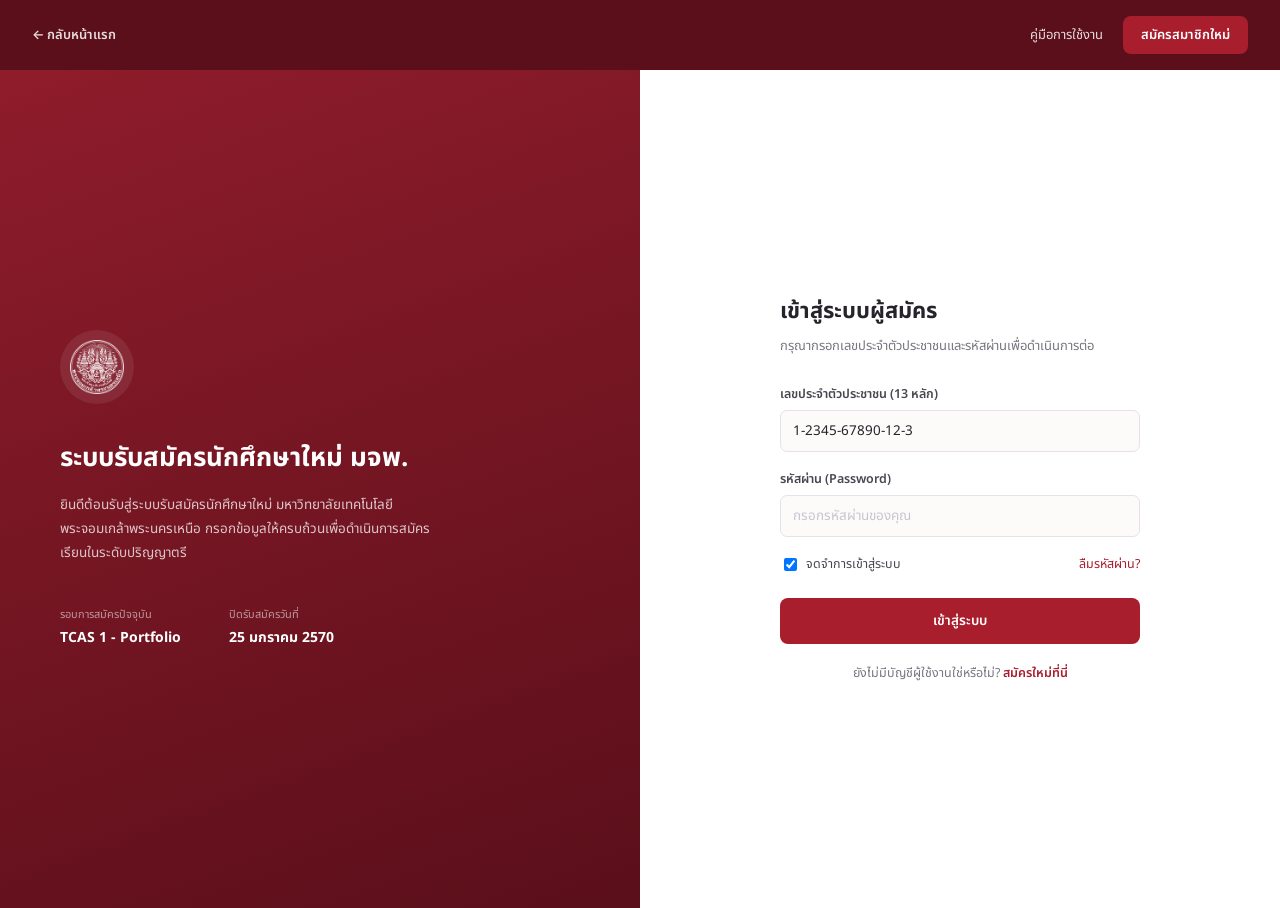
==== login.html @ 582d1e45 "Add files via upload" ====
<!DOCTYPE html>
<html lang="th">
<head>
<meta charset="UTF-8">
<title>เข้าสู่ระบบ | ระบบรับสมัครนักศึกษาใหม่ มจพ.</title>
<meta name="viewport" content="width=device-width, initial-scale=1.0">
<link rel="stylesheet" href="styles.css">
<style>
  body{ background:var(--maroon-900); }
</style>
</head>
<body>

  <div class="login-topbar">
    <a href="index.html" style="margin-right:auto; font-weight:600; display:flex; align-items:center; gap:6px;">← กลับหน้าแรก</a>
    <a href="index.html#faq">คู่มือการใช้งาน</a>
    <button class="btn-header" onclick="location.href='register.html'">สมัครสมาชิกใหม่</button>
  </div>

  <div class="login-wrap">
    <div class="login-left">
      <div class="logo-ring"><img src="logo.png" alt="โลโก้ มจพ."></div>
      <h1>ระบบรับสมัครนักศึกษาใหม่ มจพ.</h1>
      <p>ยินดีต้อนรับสู่ระบบรับสมัครนักศึกษาใหม่ มหาวิทยาลัยเทคโนโลยีพระจอมเกล้าพระนครเหนือ กรอกข้อมูลให้ครบถ้วนเพื่อดำเนินการสมัครเรียนในระดับปริญญาตรี</p>
      
      <div class="login-tags">
        <div>
          <div class="tag-label">รอบการสมัครปัจจุบัน</div>
          <div class="tag-value">TCAS 1 - Portfolio</div>
        </div>
        <div>
          <div class="tag-label">ปิดรับสมัครวันที่</div>
          <div class="tag-value">25 มกราคม 2570</div>
        </div>
      </div>
    </div>

    <div class="login-right">
      <div class="login-form-box">
        <h2>เข้าสู่ระบบผู้สมัคร</h2>
        <p class="sub">กรุณากรอกเลขประจำตัวประชาชนและรหัสผ่านเพื่อดำเนินการต่อ</p>

        <form id="loginForm" onsubmit="handleLogin(event)">
          <div class="field" id="citizenIdField">
            <label for="citizenId">เลขประจำตัวประชาชน (13 หลัก)</label>
            <input type="text" id="citizenId" maxlength="17" placeholder="X-XXXX-XXXXX-XX-X" autocomplete="username">
            <div class="field-error-text">กรุณากรอกเลขประจำตัวประชาชน 13 หลักให้ถูกต้อง</div>
          </div>

          <div class="field" id="passwordField">
            <label for="password">รหัสผ่าน (Password)</label>
            <input type="password" id="password" placeholder="กรอกรหัสผ่านของคุณ" autocomplete="current-password">
            <div class="field-error-text">กรุณากรอกรหัสผ่าน</div>
          </div>

          <div style="display:flex; justify-content:space-between; align-items:center; margin-bottom:18px; font-size:12.5px;">
            <label style="display:flex; align-items:center; gap:6px; cursor:pointer; color:var(--ink-700);">
              <input type="checkbox" id="rememberMe" checked> จดจำการเข้าสู่ระบบ
            </label>
            <a href="javascript:void(0)" onclick="forgotPasswordAlert()" style="color:var(--red-600);">ลืมรหัสผ่าน?</a>
          </div>

          <button type="submit" class="btn btn-primary">เข้าสู่ระบบ</button>

          <div class="bottom-link">
            ยังไม่มีบัญชีผู้ใช้งานใช่หรือไม่? <a href="register.html">สมัครใหม่ที่นี่</a>
          </div>
        </form>
      </div>
    </div>
  </div>

  <script src="app.js"></script>
  <script>
    const citizenInput = document.getElementById('citizenId');
    const passwordInput = document.getElementById('password');

    // โหลดข้อมูลเดิมถ้าเคยบันทึกไว้
    window.addEventListener('DOMContentLoaded', () => {
      const applicant = getApplicantData();
      if (applicant && applicant.idCard) {
        citizenInput.value = formatThaiID(applicant.idCard);
      }
    });

    // ฟอร์แมตเลขบัตรขณะพิมพ์
    citizenInput.addEventListener('input', (e) => {
      const raw = e.target.value.replace(/[^0-9]/g, '');
      e.target.value = formatThaiID(raw);
      document.getElementById('citizenIdField').classList.remove('has-error');
    });

    passwordInput.addEventListener('input', () => {
      document.getElementById('passwordField').classList.remove('has-error');
    });

    function handleLogin(e) {
      e.preventDefault();
      const rawId = citizenInput.value.replace(/[^0-9]/g, '');
      const pass = passwordInput.value.trim();

      let hasError = false;

      if (!rawId || rawId.length !== 13) {
        document.getElementById('citizenIdField').classList.add('has-error');
        hasError = true;
      }

      if (!pass) {
        document.getElementById('passwordField').classList.add('has-error');
        hasError = true;
      }

      if (hasError) {
        showToast('กรุณากรอกข้อมูลเข้าสู่ระบบให้ครบถ้วน', 'error');
        return;
      }

      // บันทึก/อัปเดตเลขบัตรประชาชน
      saveApplicantData({ idCard: rawId });
      showToast('เข้าสู่ระบบสำเร็จ กำลังพาไปยังหน้าสถานะ...', 'success');

      setTimeout(() => {
        location.href = 'status.html';
      }, 700);
    }

    function forgotPasswordAlert() {
      alert('หากลืมรหัสผ่าน กรุณาติดต่อสำนักส่งเสริมวิชาการและงานทะเบียน มจพ. โทร 0-2555-2000 ต่อ 1234 หรือใช้อีเมลที่ลงทะเบียนไว้ในการรีเซ็ตรหัสผ่าน');
    }
  </script>
</body>
</html>
---- styles.css ----
@import url('https://fonts.googleapis.com/css2?family=Noto+Sans+Thai:wght@400;500;600;700&family=Inter:wght@400;500;600;700&display=swap');

:root{
  --maroon-900:#5a0f1a;
  --maroon-800:#761726;
  --maroon-700:#8f1c2b;
  --red-600:#a91e2c;
  --red-700:#8f1722;
  --red-50:#fdecec;
  --red-100:#f9d4d4;
  --ink-900:#26232a;
  --ink-700:#4a4650;
  --ink-500:#7a7681;
  --ink-300:#c9c5cf;
  --line:#e6e2e8;
  --bg:#f6f4f2;
  --card:#ffffff;
  --green-700:#1f7a4d;
  --green-50:#e9f7ef;
  --amber-700:#a35b00;
  --amber-50:#fff6e6;
  --radius:10px;
  --shadow:0 1px 2px rgba(38,35,42,.06), 0 6px 20px rgba(38,35,42,.05);
}

*{box-sizing:border-box;}
html,body{margin:0;padding:0;}
body{
  font-family:'Noto Sans Thai','Inter',sans-serif;
  background:var(--bg);
  color:var(--ink-900);
  -webkit-font-smoothing:antialiased;
}
a{color:inherit;text-decoration:none;}
button{font-family:inherit;}

/* ---------- Top App Header ---------- */
.app-header{
  display:flex;
  align-items:center;
  justify-content:space-between;
  background:var(--card);
  border-bottom:1px solid var(--line);
  padding:14px 32px;
}
.brand{
  display:flex;
  align-items:center;
  gap:12px;
}
.brand img{
  width:40px;
  height:40px;
  object-fit:contain;
}
.brand-text .th{
  font-size:15px;
  font-weight:700;
  color:var(--ink-900);
  line-height:1.3;
}
.brand-text .en{
  font-size:12px;
  color:var(--ink-500);
  line-height:1.3;
}
.header-right{
  display:flex;
  align-items:center;
  gap:18px;
}
.header-link{
  font-size:13px;
  color:var(--ink-700);
  border-bottom:1px solid transparent;
}
.header-link:hover{ color:var(--red-600); }
.btn-header{
  background:var(--red-600);
  color:#fff;
  padding:9px 18px;
  border-radius:8px;
  font-size:13px;
  font-weight:600;
  border:none;
  cursor:pointer;
}
.user-chip{
  display:flex;
  align-items:center;
  gap:10px;
}
.user-avatar{
  width:34px;height:34px;border-radius:50%;
  background:var(--maroon-800);
  color:#fff;
  display:flex;align-items:center;justify-content:center;
  font-size:14px;font-weight:700;
}
.user-meta .name{ font-size:13px; font-weight:600; color:var(--ink-900);}
.user-meta .role{ font-size:11px; color:var(--ink-500);}
.logout{
  font-size:12px;
  color:var(--ink-500);
  margin-left:6px;
  border-left:1px solid var(--line);
  padding-left:16px;
}
.logout:hover{color:var(--red-600);}

/* ---------- Page shell ---------- */
.page-shell{
  max-width:960px;
  margin:0 auto;
  padding:32px 24px 64px;
}

/* ---------- Stepper ---------- */
.stepper{
  display:flex;
  align-items:flex-start;
  background:var(--card);
  border:1px solid var(--line);
  border-radius:var(--radius);
  padding:22px 30px;
  margin-bottom:24px;
  box-shadow:var(--shadow);
}
.step{
  flex:1;
  display:flex;
  flex-direction:column;
  align-items:center;
  text-align:center;
  position:relative;
}
.step:not(:last-child)::after{
  content:"";
  position:absolute;
  top:15px;
  left:calc(50% + 24px);
  right:calc(-50% + 24px);
  height:2px;
  background:var(--line);
}
.step.done:not(:last-child)::after{ background:var(--green-700); }
.step-circle{
  width:30px;height:30px;border-radius:50%;
  display:flex;align-items:center;justify-content:center;
  font-size:13px;font-weight:700;
  background:#fff;
  border:2px solid var(--ink-300);
  color:var(--ink-500);
  z-index:1;
  margin-bottom:8px;
}
.step-label{
  font-size:12.5px;
  color:var(--ink-500);
  font-weight:500;
}
.step.active .step-circle{
  background:var(--red-600);
  border-color:var(--red-600);
  color:#fff;
}
.step.active .step-label{ color:var(--ink-900); font-weight:700;}
.step.done .step-circle{
  background:var(--green-700);
  border-color:var(--green-700);
  color:#fff;
}
.step.done .step-label{ color:var(--green-700); font-weight:600;}

/* ---------- Card ---------- */
.card{
  background:var(--card);
  border:1px solid var(--line);
  border-radius:var(--radius);
  box-shadow:var(--shadow);
  padding:28px 32px;
}
.card + .card{ margin-top:20px; }

/* ---------- Form ---------- */
.section-title{
  display:flex;
  align-items:center;
  gap:8px;
  font-size:15px;
  font-weight:700;
  color:var(--ink-900);
  margin:0 0 18px;
  padding-bottom:10px;
  border-bottom:1px solid var(--line);
}
.section-title .icon-dot{
  width:20px;height:20px;
  border-radius:5px;
  background:var(--red-50);
  color:var(--red-600);
  display:flex;align-items:center;justify-content:center;
  font-size:11px;
}
.form-row{
  display:grid;
  gap:18px;
  margin-bottom:18px;
}
.form-row.cols-2{ grid-template-columns:1fr 1fr; }
.form-row.cols-3{ grid-template-columns:1fr 1fr 1fr; }
.field label{
  display:block;
  font-size:12.5px;
  font-weight:600;
  color:var(--ink-700);
  margin-bottom:6px;
}
.field input{
  width:100%;
  padding:10px 12px;
  font-size:13.5px;
  border:1px solid var(--line);
  border-radius:7px;
  background:#fcfbfa;
  color:var(--ink-900);
  font-family:inherit;
}
.field input::placeholder{ color:var(--ink-300); }
.field input:focus{
  outline:none;
  border-color:var(--red-600);
  background:#fff;
  box-shadow:0 0 0 3px var(--red-50);
}
.form-section{ margin-bottom:8px; }

.form-actions{
  display:flex;
  justify-content:space-between;
  margin-top:26px;
}
.btn{
  padding:11px 26px;
  font-size:13.5px;
  font-weight:600;
  border-radius:8px;
  border:1px solid transparent;
  cursor:pointer;
}
.btn-outline{
  background:#fff;
  border-color:var(--line);
  color:var(--ink-700);
}
.btn-outline:hover{ border-color:var(--ink-300); }
.btn-primary{
  background:var(--red-600);
  color:#fff;
}
.btn-primary:hover{ background:var(--red-700); }

/* ---------- Login page ---------- */
.login-topbar{
  display:flex;
  justify-content:flex-end;
  align-items:center;
  gap:20px;
  padding:16px 32px;
}
.login-topbar a{ font-size:13px; color:rgba(255,255,255,.85); }
.login-wrap{
  display:grid;
  grid-template-columns:1fr 1fr;
  min-height:calc(100vh - 62px);
}
.login-left{
  background:linear-gradient(160deg, var(--maroon-700), var(--maroon-900));
  color:#fff;
  padding:60px;
  display:flex;
  flex-direction:column;
  justify-content:center;
  position:relative;
}
.login-left .logo-ring{
  width:74px;height:74px;
  border-radius:50%;
  background:rgba(255,255,255,.08);
  display:flex;align-items:center;justify-content:center;
  margin-bottom:36px;
  padding:10px;
}
.login-left .logo-ring img{ width:100%; height:100%; object-fit:contain; filter:brightness(0) invert(1); opacity:.92;}
.login-left h1{
  font-size:26px;
  font-weight:700;
  margin:0 0 16px;
  line-height:1.4;
}
.login-left p{
  font-size:13.5px;
  color:rgba(255,255,255,.75);
  line-height:1.8;
  max-width:380px;
  margin:0 0 40px;
}
.login-tags{
  display:flex;
  gap:48px;
}
.login-tags .tag-label{
  font-size:11px;
  color:rgba(255,255,255,.55);
  margin-bottom:4px;
}
.login-tags .tag-value{
  font-size:14px;
  font-weight:700;
}
.login-right{
  display:flex;
  align-items:center;
  justify-content:center;
  padding:40px;
  background:#fff;
}
.login-form-box{ width:100%; max-width:360px; }
.login-form-box h2{
  font-size:22px;
  font-weight:700;
  margin:0 0 8px;
}
.login-form-box .sub{
  font-size:13px;
  color:var(--ink-500);
  margin:0 0 28px;
  line-height:1.6;
}
.login-form-box .field{ margin-bottom:18px; }
.login-form-box .btn-primary{
  width:100%;
  padding:12px;
  margin-top:6px;
}
.login-form-box .bottom-link{
  text-align:center;
  font-size:12.5px;
  color:var(--ink-500);
  margin-top:20px;
}
.login-form-box .bottom-link a{
  color:var(--red-600);
  font-weight:600;
}

/* ---------- Upload documents ---------- */
.upload-intro h2{
  font-size:16px;
  font-weight:700;
  margin:0 0 6px;
}
.upload-intro p{
  font-size:12.5px;
  color:var(--ink-500);
  margin:0 0 22px;
  line-height:1.7;
}
.doc-row{
  display:flex;
  align-items:center;
  justify-content:space-between;
  gap:16px;
  padding:16px 0;
  border-top:1px solid var(--line);
}
.doc-row:first-of-type{ border-top:none; }
.doc-info .doc-name{
  font-size:13.5px;
  font-weight:600;
  color:var(--ink-900);
  margin-bottom:3px;
}
.doc-info .doc-hint{
  font-size:11.5px;
  color:var(--ink-500);
}
.doc-status{
  display:flex;
  align-items:center;
  gap:18px;
}
.status-pill{
  font-size:11.5px;
  font-weight:600;
  padding:5px 10px;
  border-radius:20px;
  display:flex;
  align-items:center;
  gap:5px;
  white-space:nowrap;
}
.status-pill.ok{ background:var(--green-50); color:var(--green-700); }
.status-pill.pending{ background:var(--amber-50); color:var(--amber-700); }
.btn-sm{
  padding:8px 16px;
  font-size:12.5px;
  font-weight:600;
  border-radius:7px;
  border:1px solid transparent;
  cursor:pointer;
  white-space:nowrap;
}
.btn-sm.green-outline{
  background:#fff;
  border-color:var(--green-700);
  color:var(--green-700);
}
.btn-sm.red-solid{
  background:var(--red-600);
  color:#fff;
}
.upload-actions{
  display:flex;
  justify-content:space-between;
  margin-top:22px;
}

/* ---------- Application status ---------- */
.alert-banner{
  display:flex;
  align-items:flex-start;
  gap:12px;
  background:var(--red-50);
  border:1px solid var(--red-100);
  color:var(--red-700);
  padding:14px 18px;
  border-radius:var(--radius);
  font-size:13px;
  line-height:1.7;
  margin-bottom:22px;
}
.alert-banner .icon{
  width:20px;height:20px;
  flex-shrink:0;
  border-radius:50%;
  background:var(--red-600);
  color:#fff;
  display:flex;align-items:center;justify-content:center;
  font-size:12px;
  font-weight:700;
  margin-top:1px;
}
.timeline-title{
  font-size:15px;
  font-weight:700;
  margin:0 0 26px;
}
.timeline{
  display:flex;
  align-items:flex-start;
  margin-bottom:6px;
}
.tl-step{
  flex:1;
  text-align:center;
  position:relative;
}
.tl-step:not(:last-child)::after{
  content:"";
  position:absolute;
  top:11px;
  left:calc(50% + 20px);
  right:calc(-50% + 20px);
  height:2px;
  background:var(--line);
}
.tl-step.done:not(:last-child)::after{ background:var(--red-600); }
.tl-dot{
  width:22px;height:22px;border-radius:50%;
  background:#fff;
  border:2px solid var(--ink-300);
  margin:0 auto 10px;
  z-index:1;
  position:relative;
}
.tl-step.done .tl-dot{ background:var(--red-600); border-color:var(--red-600); }
.tl-step.current .tl-dot{
  background:var(--red-600); border-color:var(--red-600);
  width:26px;height:26px;
  box-shadow:0 0 0 4px var(--red-50);
}
.tl-label{ font-size:12.5px; font-weight:700; color:var(--ink-900); margin-bottom:3px;}
.tl-step.done .tl-label, .tl-step.current .tl-label{ color:var(--red-700); }
.tl-step:not(.done):not(.current) .tl-label{ color:var(--ink-500); font-weight:600;}
.tl-date{ font-size:11px; color:var(--ink-500); }

.summary-card{
  display:flex;
  gap:22px;
  margin-top:24px;
}
.summary-photo{
  width:96px;height:112px;
  border-radius:8px;
  background:var(--bg);
  border:1px solid var(--line);
  display:flex;align-items:center;justify-content:center;
  color:var(--ink-300);
  font-size:34px;
  flex-shrink:0;
}
.summary-photo-wrap{ display:flex; flex-direction:column; align-items:center; gap:10px;}
.summary-body{ flex:1; }
.summary-body h3{
  font-size:15.5px;
  font-weight:700;
  margin:0 0 4px;
}
.summary-body .app-date{
  font-size:12px;
  color:var(--ink-500);
  margin:0 0 18px;
}
.summary-grid{
  display:grid;
  grid-template-columns:1fr 1fr;
  gap:14px 32px;
}
.summary-grid dt{
  font-size:11.5px;
  color:var(--ink-500);
  margin-bottom:2px;
}
.summary-grid dd{
  font-size:13.5px;
  font-weight:600;
  color:var(--ink-900);
  margin:0;
}
.complete-badge{
  font-size:11px;
  font-weight:700;
  color:var(--green-700);
  background:var(--green-50);
  padding:5px 10px;
  border-radius:20px;
}
.badge-pulse{
  display:inline-flex;
  align-items:center;
  gap:6px;
  background:rgba(220, 38, 38, 0.12);
  color:#b91c1c;
  padding:4px 10px;
  border-radius:20px;
  font-size:12px;
  font-weight:700;
}
.pulse-dot{
  width:8px;
  height:8px;
  background:#dc2626;
  border-radius:50%;
  box-shadow:0 0 0 0 rgba(220, 38, 38, 0.7);
  animation:pulse 1.6s infinite;
}
@keyframes pulse{
  0% { box-shadow:0 0 0 0 rgba(220, 38, 38, 0.7); }
  70% { box-shadow:0 0 0 8px rgba(220, 38, 38, 0); }
  100% { box-shadow:0 0 0 0 rgba(220, 38, 38, 0); }
}

/* ---------- Custom Select & Validation ---------- */
.field select{
  width:100%;
  padding:10px 14px;
  font-size:13.5px;
  border:1px solid var(--line);
  border-radius:7px;
  background:#fcfbfa url("data:image/svg+xml,%3Csvg xmlns='http://www.w3.org/2000/svg' width='14' height='14' viewBox='0 0 24 24' fill='none' stroke='%237a7681' stroke-width='2' stroke-linecap='round' stroke-linejoin='round'%3E%3Cpolyline points='6 9 12 15 18 9'%3E%3C/polyline%3E%3C/svg%3E") no-repeat right 12px center;
  color:var(--ink-900);
  font-family:inherit;
  appearance:none;
  -webkit-appearance:none;
  cursor:pointer;
}
.field select:focus{
  outline:none;
  border-color:var(--red-600);
  background-color:#fff;
  box-shadow:0 0 0 3px var(--red-50);
}
.field.has-error input, .field.has-error select{
  border-color:#dc2626 !important;
  background-color:#fff8f8;
  box-shadow:0 0 0 3px rgba(220, 38, 38, 0.12);
}
.field-error-text{
  display:none;
  font-size:11.5px;
  color:#dc2626;
  margin-top:4px;
  font-weight:500;
}
.field.has-error .field-error-text{
  display:block;
}
.field-hint{
  font-size:11px;
  color:var(--ink-500);
  margin-top:4px;
}

/* ---------- Progress Bar for Upload ---------- */
.progress-bar-wrap{
  width:100%;
  height:4px;
  background:var(--line);
  border-radius:2px;
  overflow:hidden;
  margin-top:8px;
  display:none;
}
.progress-bar-wrap.active{
  display:block;
}
.progress-bar-fill{
  width:0%;
  height:100%;
  background:var(--green-700);
  transition:width 0.4s ease;
}

/* ---------- Custom Modal Dialogs ---------- */
.modal-overlay{
  position:fixed;
  top:0;
  left:0;
  width:100%;
  height:100%;
  background:rgba(20, 16, 22, 0.65);
  backdrop-filter:blur(4px);
  display:none;
  align-items:center;
  justify-content:center;
  z-index:1000;
  padding:20px;
}
.modal-overlay.active{
  display:flex;
  animation:fadeIn 0.2s ease;
}
.modal-card{
  background:#fff;
  border-radius:12px;
  max-width:540px;
  width:100%;
  box-shadow:0 24px 48px rgba(0,0,0,0.22);
  overflow:hidden;
  animation:modalSlide 0.25s cubic-bezier(0.16, 1, 0.3, 1);
}
.modal-header{
  display:flex;
  justify-content:space-between;
  align-items:center;
  padding:16px 24px;
  border-bottom:1px solid var(--line);
  background:#fbfaf9;
}
.modal-title{
  font-size:16px;
  font-weight:700;
  color:var(--ink-900);
  margin:0;
}
.modal-close{
  background:none;
  border:none;
  font-size:22px;
  color:var(--ink-500);
  cursor:pointer;
  padding:4px 8px;
  line-height:1;
  border-radius:6px;
}
.modal-close:hover{
  background:var(--line);
  color:var(--ink-900);
}
.modal-body{
  padding:24px;
  max-height:72vh;
  overflow-y:auto;
}
.modal-footer{
  padding:14px 24px;
  border-top:1px solid var(--line);
  background:#fbfaf9;
  display:flex;
  justify-content:flex-end;
  gap:12px;
}

/* QR Code & Payment Styles */
.qr-box{
  text-align:center;
  padding:18px;
  background:#fcfbfa;
  border:1px dashed var(--line);
  border-radius:10px;
  margin-bottom:18px;
}
.qr-frame{
  width:180px;
  height:180px;
  margin:0 auto 12px;
  background:#fff;
  padding:10px;
  border-radius:8px;
  border:1px solid var(--line);
  display:flex;
  align-items:center;
  justify-content:center;
  box-shadow:0 2px 8px rgba(0,0,0,0.06);
}
.qr-frame svg{
  width:100%;
  height:100%;
}
.qr-amount{
  font-size:24px;
  font-weight:800;
  color:var(--red-600);
}
.qr-note{
  font-size:12px;
  color:var(--ink-500);
  margin-top:4px;
}
.payment-meta{
  display:grid;
  grid-template-columns:1fr 1fr;
  gap:10px;
  font-size:12.5px;
  background:#f6f4f2;
  padding:12px 16px;
  border-radius:8px;
}
.payment-meta dt{ color:var(--ink-500); font-size:11.5px; }
.payment-meta dd{ font-weight:700; color:var(--ink-900); margin:0; }

/* Document Preview Modal */
.doc-preview-wrap{
  text-align:center;
  background:#f6f4f2;
  border-radius:8px;
  padding:20px;
  min-height:220px;
  display:flex;
  flex-direction:column;
  align-items:center;
  justify-content:center;
}
.doc-preview-img{
  max-width:100%;
  max-height:360px;
  border-radius:6px;
  box-shadow:0 4px 12px rgba(0,0,0,0.1);
}
.pdf-placeholder{
  display:flex;
  flex-direction:column;
  align-items:center;
  gap:10px;
  color:var(--ink-700);
}
.pdf-icon{
  width:56px;
  height:56px;
  border-radius:12px;
  background:var(--red-50);
  color:var(--red-600);
  display:flex;
  align-items:center;
  justify-content:center;
  font-size:26px;
  font-weight:700;
}

/* ---------- Demo Presentation Toolbar ---------- */
.demo-toolbar{
  background:#fff;
  border:1px dashed #d1c9d6;
  border-radius:10px;
  padding:12px 18px;
  margin-bottom:20px;
  display:flex;
  align-items:center;
  justify-content:space-between;
  flex-wrap:wrap;
  gap:12px;
}
.demo-title{
  font-size:12px;
  font-weight:700;
  color:var(--maroon-800);
  display:flex;
  align-items:center;
  gap:6px;
}
.demo-buttons{
  display:flex;
  gap:8px;
  flex-wrap:wrap;
}
.btn-demo{
  font-size:11.5px;
  padding:5px 12px;
  border-radius:6px;
  border:1px solid var(--line);
  background:#fff;
  cursor:pointer;
  font-weight:600;
  transition:all 0.15s;
}
.btn-demo:hover{
  background:#f6f4f2;
  border-color:var(--ink-500);
}
.btn-demo.active{
  background:var(--maroon-800);
  color:#fff;
  border-color:var(--maroon-800);
}

/* ---------- Toast Notification ---------- */
.toast-container{
  position:fixed;
  top:20px;
  right:20px;
  z-index:9999;
  display:flex;
  flex-direction:column;
  gap:8px;
  pointer-events:none;
}
.toast{
  background:#26232a;
  color:#fff;
  padding:12px 18px;
  border-radius:8px;
  font-size:13px;
  box-shadow:0 8px 24px rgba(0,0,0,0.18);
  display:flex;
  align-items:center;
  gap:10px;
  pointer-events:auto;
  animation:slideToast 0.3s ease;
  transition:opacity 0.3s, transform 0.3s;
}
.toast.success{ border-left:4px solid var(--green-700); }
.toast.error{ border-left:4px solid var(--red-600); }
.toast.info{ border-left:4px solid #0284c7; }

/* ---------- Landing Page (index.html) Styles ---------- */
.nav-hero-bar{
  background:rgba(255,255,255,0.95);
  backdrop-filter:blur(8px);
  position:sticky;
  top:0;
  z-index:100;
  border-bottom:1px solid var(--line);
  display:flex;
  align-items:center;
  justify-content:space-between;
  padding:14px 40px;
}
.nav-links{
  display:flex;
  align-items:center;
  gap:24px;
}
.nav-links a{
  font-size:13.5px;
  font-weight:600;
  color:var(--ink-700);
  transition:color 0.15s;
}
.nav-links a:hover{ color:var(--red-600); }
.nav-actions{
  display:flex;
  align-items:center;
  gap:12px;
}

/* Hero Section */
.hero-section{
  background:linear-gradient(135deg, var(--maroon-900) 0%, #3e0710 60%, var(--red-700) 100%);
  color:#fff;
  padding:80px 40px 90px;
  text-align:center;
  position:relative;
  overflow:hidden;
}
.hero-section::before{
  content:"";
  position:absolute;
  top:-40%;
  right:-10%;
  width:600px;
  height:600px;
  background:radial-gradient(circle, rgba(239, 68, 68, 0.18) 0%, rgba(0,0,0,0) 70%);
  pointer-events:none;
}
.hero-content{
  max-width:880px;
  margin:0 auto;
  position:relative;
  z-index:1;
}
.hero-badge{
  display:inline-flex;
  align-items:center;
  gap:8px;
  background:rgba(255,255,255,0.12);
  border:1px solid rgba(255,255,255,0.2);
  padding:6px 16px;
  border-radius:24px;
  font-size:13px;
  font-weight:600;
  margin-bottom:24px;
}
.hero-title{
  font-size:40px;
  font-weight:800;
  line-height:1.3;
  margin:0 0 16px;
  letter-spacing:-0.5px;
}
.hero-title span{
  color:#fca5a5;
}
.hero-desc{
  font-size:16px;
  line-height:1.8;
  color:rgba(255,255,255,0.85);
  max-width:680px;
  margin:0 auto 36px;
}
.hero-cta{
  display:flex;
  justify-content:center;
  gap:16px;
  flex-wrap:wrap;
}
.btn-hero-primary{
  background:#fff;
  color:var(--maroon-900);
  font-weight:700;
  padding:14px 32px;
  border-radius:8px;
  font-size:15px;
  box-shadow:0 8px 20px rgba(0,0,0,0.25);
  transition:transform 0.15s, box-shadow 0.15s;
}
.btn-hero-primary:hover{
  transform:translateY(-2px);
  box-shadow:0 12px 28px rgba(0,0,0,0.3);
}
.btn-hero-secondary{
  background:rgba(255,255,255,0.12);
  border:1px solid rgba(255,255,255,0.3);
  color:#fff;
  font-weight:600;
  padding:14px 28px;
  border-radius:8px;
  font-size:15px;
  transition:background 0.15s;
}
.btn-hero-secondary:hover{
  background:rgba(255,255,255,0.2);
}

/* Quick Stats Bar */
.stats-bar{
  background:#fff;
  box-shadow:0 12px 30px rgba(0,0,0,0.06);
  border-radius:12px;
  max-width:960px;
  margin:-45px auto 50px;
  padding:28px 40px;
  position:relative;
  z-index:2;
  display:grid;
  grid-template-columns:repeat(4, 1fr);
  gap:20px;
  text-align:center;
  border:1px solid var(--line);
}
.stat-item .num{
  font-size:28px;
  font-weight:800;
  color:var(--maroon-900);
}
.stat-item .label{
  font-size:12.5px;
  color:var(--ink-500);
  margin-top:4px;
}

/* Section Header */
.section-head{
  text-align:center;
  margin-bottom:36px;
}
.section-tag{
  font-size:12px;
  font-weight:700;
  color:var(--red-600);
  text-transform:uppercase;
  letter-spacing:1px;
  margin-bottom:6px;
}
.section-headline{
  font-size:26px;
  font-weight:800;
  color:var(--ink-900);
  margin:0 0 8px;
}
.section-sub{
  font-size:14px;
  color:var(--ink-500);
  max-width:540px;
  margin:0 auto;
}

/* TCAS Rounds Grid */
.tcas-grid{
  display:grid;
  grid-template-columns:repeat(4, 1fr);
  gap:20px;
  margin-bottom:60px;
}
.tcas-card{
  background:#fff;
  border:1px solid var(--line);
  border-radius:12px;
  padding:24px 20px;
  box-shadow:var(--shadow);
  display:flex;
  flex-direction:column;
  transition:transform 0.2s, box-shadow 0.2s;
  position:relative;
}
.tcas-card:hover{
  transform:translateY(-4px);
  box-shadow:0 12px 24px rgba(0,0,0,0.08);
}
.tcas-card.active{
  border:2px solid var(--red-600);
}
.tcas-badge-round{
  align-self:flex-start;
  font-size:12px;
  font-weight:800;
  padding:4px 10px;
  border-radius:6px;
  margin-bottom:12px;
}
.tcas-card.active .tcas-badge-round{
  background:var(--red-50);
  color:var(--red-600);
}
.tcas-card:not(.active) .tcas-badge-round{
  background:#f6f4f2;
  color:var(--ink-700);
}
.tcas-name{
  font-size:17px;
  font-weight:700;
  color:var(--ink-900);
  margin:0 0 6px;
}
.tcas-target{
  font-size:12.5px;
  color:var(--ink-500);
  margin-bottom:16px;
  flex:1;
}
.tcas-dates{
  font-size:12px;
  border-top:1px solid var(--line);
  padding-top:12px;
  color:var(--ink-700);
}
.tcas-dates div{
  display:flex;
  justify-content:space-between;
  margin-bottom:4px;
}
.tcas-status{
  margin-top:14px;
  padding:8px;
  border-radius:6px;
  text-align:center;
  font-size:12px;
  font-weight:700;
}
.tcas-status.open{
  background:var(--green-50);
  color:var(--green-700);
}
.tcas-status.soon{
  background:#f6f4f2;
  color:var(--ink-500);
}

/* Faculties Grid */
.faculties-grid{
  display:grid;
  grid-template-columns:repeat(3, 1fr);
  gap:20px;
  margin-bottom:60px;
}
.faculty-card{
  background:#fff;
  border:1px solid var(--line);
  border-radius:10px;
  padding:22px;
  box-shadow:var(--shadow);
  transition:all 0.2s;
}
.faculty-card:hover{
  border-color:var(--red-600);
  transform:translateY(-2px);
}
.faculty-campus{
  font-size:11px;
  font-weight:700;
  color:var(--red-600);
  margin-bottom:6px;
}
.faculty-title{
  font-size:15px;
  font-weight:700;
  color:var(--ink-900);
  margin:0 0 10px;
}
.faculty-majors{
  list-style:none;
  padding:0;
  margin:0 0 14px;
  font-size:12px;
  color:var(--ink-700);
}
.faculty-majors li{
  padding:3px 0;
  display:flex;
  align-items:center;
  gap:6px;
}
.faculty-majors li::before{
  content:"•";
  color:var(--red-600);
  font-weight:bold;
}

/* Calendar Timeline Table */
.calendar-card{
  background:#fff;
  border:1px solid var(--line);
  border-radius:12px;
  padding:28px;
  box-shadow:var(--shadow);
  margin-bottom:60px;
}
.cal-table{
  width:100%;
  border-collapse:collapse;
  font-size:13.5px;
}
.cal-table th{
  background:#faf9f8;
  padding:12px 16px;
  text-align:left;
  font-weight:700;
  color:var(--ink-700);
  border-bottom:2px solid var(--line);
}
.cal-table td{
  padding:14px 16px;
  border-bottom:1px solid var(--line);
  color:var(--ink-900);
}
.cal-table tr:hover td{
  background:#fcfbfa;
}

/* FAQ Accordion */
.faq-grid{
  display:grid;
  grid-template-columns:1fr 1fr;
  gap:18px;
  margin-bottom:60px;
}
.faq-item{
  background:#fff;
  border:1px solid var(--line);
  border-radius:10px;
  padding:18px 22px;
  box-shadow:var(--shadow);
}
.faq-q{
  font-size:14.5px;
  font-weight:700;
  color:var(--ink-900);
  margin-bottom:6px;
}
.faq-a{
  font-size:13px;
  color:var(--ink-700);
  line-height:1.6;
}

/* Site Footer */
.site-footer{
  background:var(--ink-900);
  color:rgba(255,255,255,0.8);
  padding:50px 40px 24px;
  border-top:4px solid var(--maroon-800);
}
.footer-grid{
  max-width:1100px;
  margin:0 auto 36px;
  display:grid;
  grid-template-columns:2fr 1fr 1fr;
  gap:36px;
}
.footer-brand{
  display:flex;
  gap:12px;
  align-items:flex-start;
  margin-bottom:14px;
}
.footer-brand img{
  width:42px;
  height:42px;
  filter:brightness(0) invert(1);
}
.footer-brand .name{
  font-size:15px;
  font-weight:700;
  color:#fff;
}
.footer-col h4{
  color:#fff;
  font-size:14px;
  margin:0 0 14px;
}
.footer-col ul{
  list-style:none;
  padding:0;
  margin:0;
  font-size:12.5px;
}
.footer-col li{ margin-bottom:8px; }
.footer-col a:hover{ color:#fff; text-decoration:underline; }
.footer-bottom{
  max-width:1100px;
  margin:0 auto;
  border-top:1px solid rgba(255,255,255,0.1);
  padding-top:20px;
  text-align:center;
  font-size:12px;
  color:rgba(255,255,255,0.5);
}

/* Animations */
@keyframes fadeIn{
  from{ opacity:0; }
  to{ opacity:1; }
}
@keyframes modalSlide{
  from{ opacity:0; transform:translateY(16px) scale(0.97); }
  to{ opacity:1; transform:translateY(0) scale(1); }
}
@keyframes slideToast{
  from{ transform:translateX(80px); opacity:0; }
  to{ transform:translateX(0); opacity:1; }
}

/* ---------- Responsive Breakpoints ---------- */
@media (max-width: 990px){
  .tcas-grid{ grid-template-columns:1fr 1fr; }
  .faculties-grid{ grid-template-columns:1fr 1fr; }
  .stats-bar{ grid-template-columns:1fr 1fr; gap:16px; }
  .footer-grid{ grid-template-columns:1fr; gap:24px; }
  .faq-grid{ grid-template-columns:1fr; }
}

@media (max-width: 760px){
  .nav-hero-bar{ padding:12px 18px; }
  .nav-links{ display:none; }
  .hero-section{ padding:50px 20px 70px; }
  .hero-title{ font-size:28px; }
  .stats-bar{ grid-template-columns:1fr; margin-top:-20px; padding:20px; }
  .tcas-grid{ grid-template-columns:1fr; }
  .faculties-grid{ grid-template-columns:1fr; }
  .login-wrap{ grid-template-columns:1fr; }
  .login-left{ padding:40px 28px; }
  .form-row.cols-2, .form-row.cols-3{ grid-template-columns:1fr; }
  .summary-card{ flex-direction:column; }
  .summary-grid{ grid-template-columns:1fr; }
  .doc-row{ flex-direction:column; align-items:flex-start; }
}

/* ---------- Print Stylesheet (@media print) ---------- */
@media print{
  body{
    background:#fff !important;
    color:#000 !important;
    font-size:12pt !important;
  }
  .app-header,
  .stepper,
  .demo-toolbar,
  .alert-banner,
  .timeline,
  .card:not(.summary-section-print),
  .form-actions,
  .btn,
  .upload-actions,
  .modal-overlay,
  .toast-container,
  .nav-hero-bar,
  .site-footer{
    display:none !important;
  }
  .page-shell{
    max-width:100% !important;
    padding:0 !important;
    margin:0 !important;
  }
  .card{
    border:none !important;
    box-shadow:none !important;
    padding:0 !important;
  }
  .print-only-header{
    display:flex !important;
    align-items:center;
    gap:16px;
    border-bottom:2px solid #000;
    padding-bottom:12px;
    margin-bottom:16px;
  }
  .print-only-header img{
    width:65px;
    height:65px;
  }
  .print-title-th{
    font-size:15pt;
    font-weight:bold;
  }
  .print-title-sub{
    font-size:11pt;
    color:#333;
  }
  .print-signatures{
    display:flex !important;
    justify-content:space-between;
    margin-top:40px;
    padding-top:20px;
  }
  .print-sign-box{
    text-align:center;
    width:220px;
  }
  .print-sign-line{
    border-bottom:1px dotted #000;
    height:40px;
    margin-bottom:8px;
  }
}
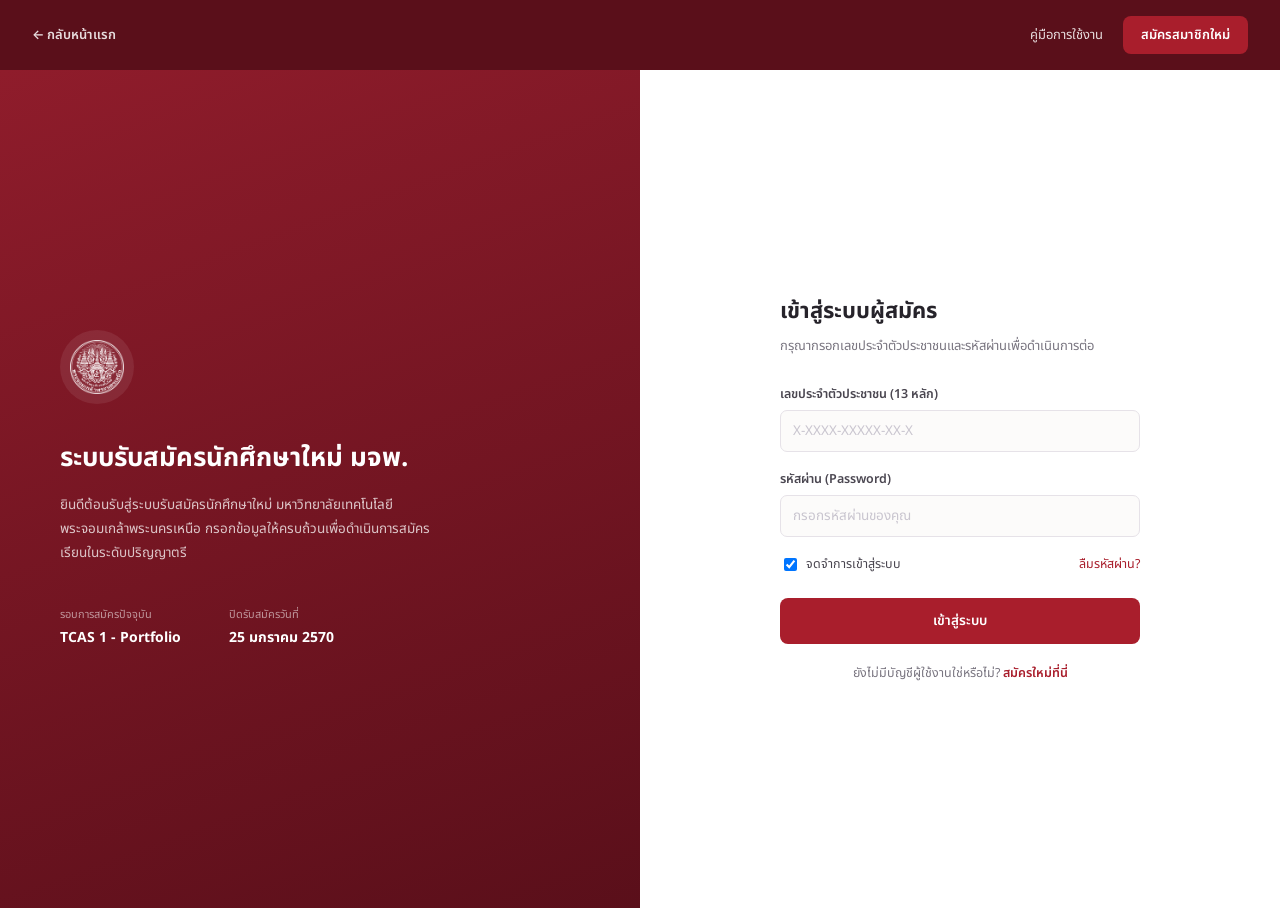
==== commit 7f4b468e: "modified:   index.html 	modified:   login.html 	modified:   register.html 	modified:   status.html 	" ====
--- a/login.html
+++ b/login.html
@@ -70,7 +70,6 @@
     </div>
   </div>
 
-  <script src="app.js"></script>
   <script>
     const citizenInput = document.getElementById('citizenId');
     const passwordInput = document.getElementById('password');
--- a/styles.css
+++ b/styles.css
@@ -440,6 +440,38 @@
   line-height:1.7;
   margin-bottom:22px;
 }
+.alert-banner.info{
+  background:var(--amber-50);
+  border-color:#f59e0b;
+  color:var(--amber-700);
+}
+.alert-banner.info .icon{
+  background:#f59e0b;
+}
+.alert-banner.success{
+  background:var(--green-50);
+  border-color:#86efac;
+  color:var(--green-700);
+}
+.alert-banner.success .icon{
+  background:var(--green-700);
+}
+.alert-banner.error{
+  background:#fff1f2;
+  border-color:#fca5a5;
+  color:#991b1b;
+}
+.alert-banner.error .icon{
+  background:#dc2626;
+}
+.alert-banner.interview{
+  background:#eff6ff;
+  border-color:#93c5fd;
+  color:#1e40af;
+}
+.alert-banner.interview .icon{
+  background:#2563eb;
+}
 .alert-banner .icon{
   width:20px;height:20px;
   flex-shrink:0;
@@ -591,6 +623,18 @@
   background-color:#fff;
   box-shadow:0 0 0 3px var(--red-50);
 }
+.field select optgroup{
+  font-weight:700;
+  color:var(--maroon-800);
+  background:#f8f6f5;
+  padding:6px 4px;
+}
+.field select option{
+  font-weight:400;
+  color:var(--ink-900);
+  background:#ffffff;
+  padding:6px 10px;
+}
 .field.has-error input, .field.has-error select{
   border-color:#dc2626 !important;
   background-color:#fff8f8;
@@ -647,7 +691,8 @@
   z-index:1000;
   padding:20px;
 }
-.modal-overlay.active{
+.modal-overlay.active,
+.modal-overlay:target{
   display:flex;
   animation:fadeIn 0.2s ease;
 }
@@ -674,7 +719,8 @@
   color:var(--ink-900);
   margin:0;
 }
-.modal-close{
+.modal-close,
+a.modal-close{
   background:none;
   border:none;
   font-size:22px;
@@ -683,8 +729,13 @@
   padding:4px 8px;
   line-height:1;
   border-radius:6px;
-}
-.modal-close:hover{
+  text-decoration:none;
+  display:inline-flex;
+  align-items:center;
+  justify-content:center;
+}
+.modal-close:hover,
+a.modal-close:hover{
   background:var(--line);
   color:var(--ink-900);
 }
@@ -823,6 +874,8 @@
   cursor:pointer;
   font-weight:600;
   transition:all 0.15s;
+  display:inline-flex;
+  align-items:center;
 }
 .btn-demo:hover{
   background:#f6f4f2;
@@ -832,6 +885,69 @@
   background:var(--maroon-800);
   color:#fff;
   border-color:var(--maroon-800);
+}
+
+/* Pure CSS Demo Status Switcher */
+.sim-radio{
+  display:none;
+}
+.demo-buttons label.btn-demo{
+  cursor:pointer;
+  user-select:none;
+}
+#st1:checked ~ .demo-toolbar label[for="st1"],
+#st2:checked ~ .demo-toolbar label[for="st2"],
+#st3:checked ~ .demo-toolbar label[for="st3"],
+#st4:checked ~ .demo-toolbar label[for="st4"],
+#st5:checked ~ .demo-toolbar label[for="st5"]{
+  background:var(--maroon-800);
+  color:#fff;
+  border-color:var(--maroon-800);
+}
+
+.alert-banner-view{
+  display:none;
+}
+#st1:checked ~ .alert-st1,
+#st2:checked ~ .alert-st2,
+#st3:checked ~ .alert-st3,
+#st4:checked ~ .alert-st4,
+#st5:checked ~ .alert-st5{
+  display:flex;
+}
+
+.timeline-view{
+  display:none;
+}
+#st1:checked ~ .timeline-card .tl-view-1,
+#st2:checked ~ .timeline-card .tl-view-2,
+#st3:checked ~ .timeline-card .tl-view-3,
+#st4:checked ~ .timeline-card .tl-view-4,
+#st5:checked ~ .timeline-card .tl-view-5{
+  display:flex;
+}
+
+/* File Input Styling */
+.doc-file-input{
+  font-family:inherit;
+  font-size:12.5px;
+  color:var(--ink-700);
+}
+.doc-file-input::file-selector-button{
+  background:var(--red-600);
+  color:#fff;
+  border:none;
+  padding:6px 14px;
+  border-radius:6px;
+  font-family:inherit;
+  font-size:12px;
+  font-weight:600;
+  cursor:pointer;
+  margin-right:10px;
+  transition:background 0.2s;
+}
+.doc-file-input::file-selector-button:hover{
+  background:var(--red-700);
 }
 
 /* ---------- Toast Notification ---------- */
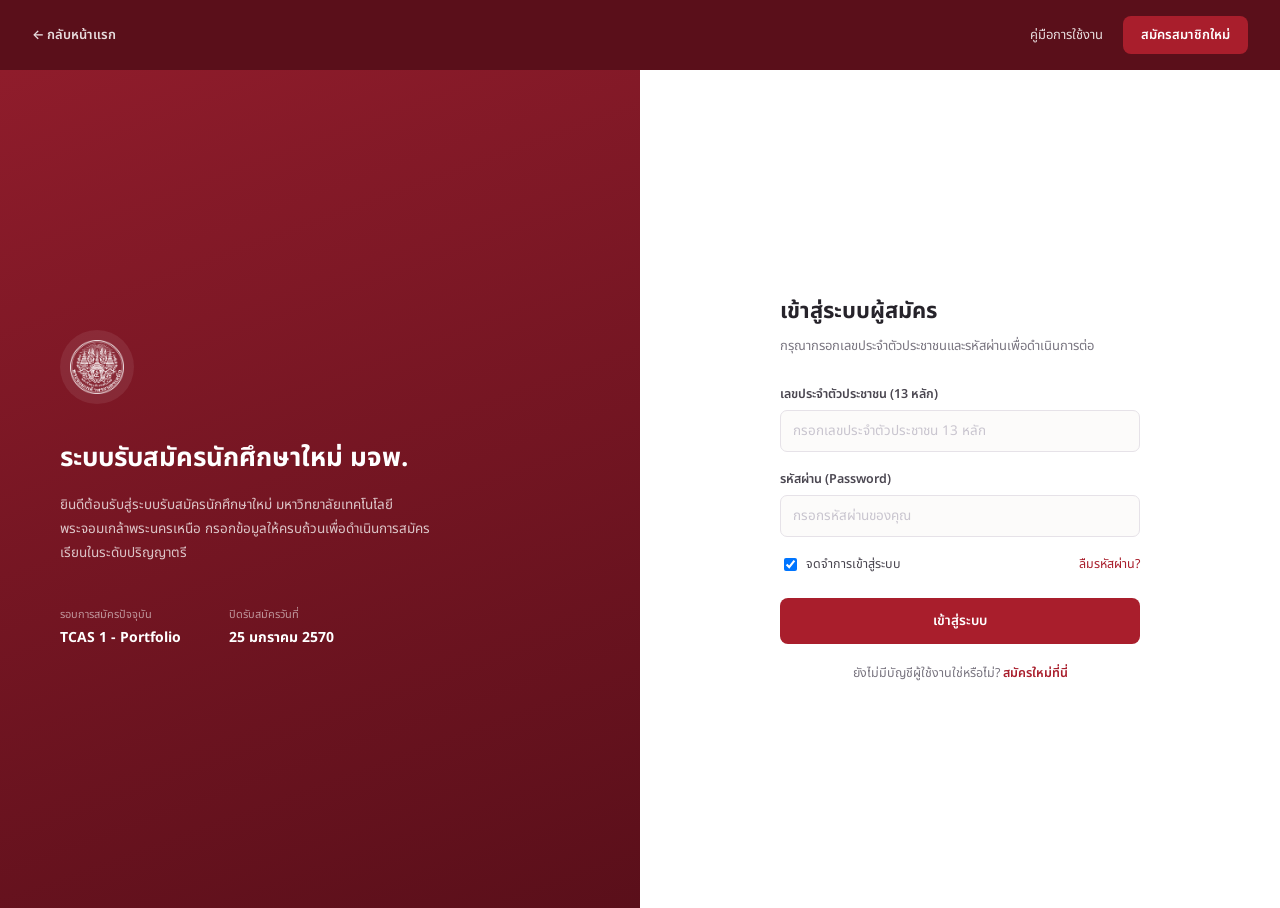
==== commit dc2b2ca8: "modified:   login.html 	modified:   status.html" ====
--- a/login.html
+++ b/login.html
@@ -14,7 +14,7 @@
   <div class="login-topbar">
     <a href="index.html" style="margin-right:auto; font-weight:600; display:flex; align-items:center; gap:6px;">← กลับหน้าแรก</a>
     <a href="index.html#faq">คู่มือการใช้งาน</a>
-    <button class="btn-header" onclick="location.href='register.html'">สมัครสมาชิกใหม่</button>
+    <a href="register.html" class="btn-header" style="color:#fff; text-decoration:none; display:inline-block;">สมัครสมาชิกใหม่</a>
   </div>
 
   <div class="login-wrap">
@@ -40,24 +40,22 @@
         <h2>เข้าสู่ระบบผู้สมัคร</h2>
         <p class="sub">กรุณากรอกเลขประจำตัวประชาชนและรหัสผ่านเพื่อดำเนินการต่อ</p>
 
-        <form id="loginForm" onsubmit="handleLogin(event)">
+        <form id="loginForm" action="status.html" method="get">
           <div class="field" id="citizenIdField">
             <label for="citizenId">เลขประจำตัวประชาชน (13 หลัก)</label>
-            <input type="text" id="citizenId" maxlength="17" placeholder="X-XXXX-XXXXX-XX-X" autocomplete="username">
-            <div class="field-error-text">กรุณากรอกเลขประจำตัวประชาชน 13 หลักให้ถูกต้อง</div>
+            <input type="text" id="citizenId" name="citizenId" maxlength="17" placeholder="กรอกเลขประจำตัวประชาชน 13 หลัก" autocomplete="username" required>
           </div>
 
           <div class="field" id="passwordField">
             <label for="password">รหัสผ่าน (Password)</label>
-            <input type="password" id="password" placeholder="กรอกรหัสผ่านของคุณ" autocomplete="current-password">
-            <div class="field-error-text">กรุณากรอกรหัสผ่าน</div>
+            <input type="password" id="password" name="password" placeholder="กรอกรหัสผ่านของคุณ" autocomplete="current-password" required>
           </div>
 
           <div style="display:flex; justify-content:space-between; align-items:center; margin-bottom:18px; font-size:12.5px;">
             <label style="display:flex; align-items:center; gap:6px; cursor:pointer; color:var(--ink-700);">
-              <input type="checkbox" id="rememberMe" checked> จดจำการเข้าสู่ระบบ
+              <input type="checkbox" id="rememberMe" name="rememberMe" checked> จดจำการเข้าสู่ระบบ
             </label>
-            <a href="javascript:void(0)" onclick="forgotPasswordAlert()" style="color:var(--red-600);">ลืมรหัสผ่าน?</a>
+            <a href="#" style="color:var(--red-600);">ลืมรหัสผ่าน?</a>
           </div>
 
           <button type="submit" class="btn btn-primary">เข้าสู่ระบบ</button>
@@ -69,64 +67,5 @@
       </div>
     </div>
   </div>
-
-  <script>
-    const citizenInput = document.getElementById('citizenId');
-    const passwordInput = document.getElementById('password');
-
-    // โหลดข้อมูลเดิมถ้าเคยบันทึกไว้
-    window.addEventListener('DOMContentLoaded', () => {
-      const applicant = getApplicantData();
-      if (applicant && applicant.idCard) {
-        citizenInput.value = formatThaiID(applicant.idCard);
-      }
-    });
-
-    // ฟอร์แมตเลขบัตรขณะพิมพ์
-    citizenInput.addEventListener('input', (e) => {
-      const raw = e.target.value.replace(/[^0-9]/g, '');
-      e.target.value = formatThaiID(raw);
-      document.getElementById('citizenIdField').classList.remove('has-error');
-    });
-
-    passwordInput.addEventListener('input', () => {
-      document.getElementById('passwordField').classList.remove('has-error');
-    });
-
-    function handleLogin(e) {
-      e.preventDefault();
-      const rawId = citizenInput.value.replace(/[^0-9]/g, '');
-      const pass = passwordInput.value.trim();
-
-      let hasError = false;
-
-      if (!rawId || rawId.length !== 13) {
-        document.getElementById('citizenIdField').classList.add('has-error');
-        hasError = true;
-      }
-
-      if (!pass) {
-        document.getElementById('passwordField').classList.add('has-error');
-        hasError = true;
-      }
-
-      if (hasError) {
-        showToast('กรุณากรอกข้อมูลเข้าสู่ระบบให้ครบถ้วน', 'error');
-        return;
-      }
-
-      // บันทึก/อัปเดตเลขบัตรประชาชน
-      saveApplicantData({ idCard: rawId });
-      showToast('เข้าสู่ระบบสำเร็จ กำลังพาไปยังหน้าสถานะ...', 'success');
-
-      setTimeout(() => {
-        location.href = 'status.html';
-      }, 700);
-    }
-
-    function forgotPasswordAlert() {
-      alert('หากลืมรหัสผ่าน กรุณาติดต่อสำนักส่งเสริมวิชาการและงานทะเบียน มจพ. โทร 0-2555-2000 ต่อ 1234 หรือใช้อีเมลที่ลงทะเบียนไว้ในการรีเซ็ตรหัสผ่าน');
-    }
-  </script>
 </body>
 </html>
--- a/styles.css
+++ b/styles.css
@@ -419,6 +419,27 @@
 .btn-sm.red-solid{
   background:var(--red-600);
   color:#fff;
+}
+.doc-file-input{
+  font-family:inherit;
+  font-size:12.5px;
+  color:var(--ink-700);
+}
+.doc-file-input::file-selector-button{
+  background:var(--red-600);
+  color:#fff;
+  border:none;
+  padding:8px 16px;
+  border-radius:7px;
+  font-size:12.5px;
+  font-weight:600;
+  cursor:pointer;
+  margin-right:12px;
+  font-family:inherit;
+  transition:background .2s ease;
+}
+.doc-file-input::file-selector-button:hover{
+  background:var(--red-700);
 }
 .upload-actions{
   display:flex;
